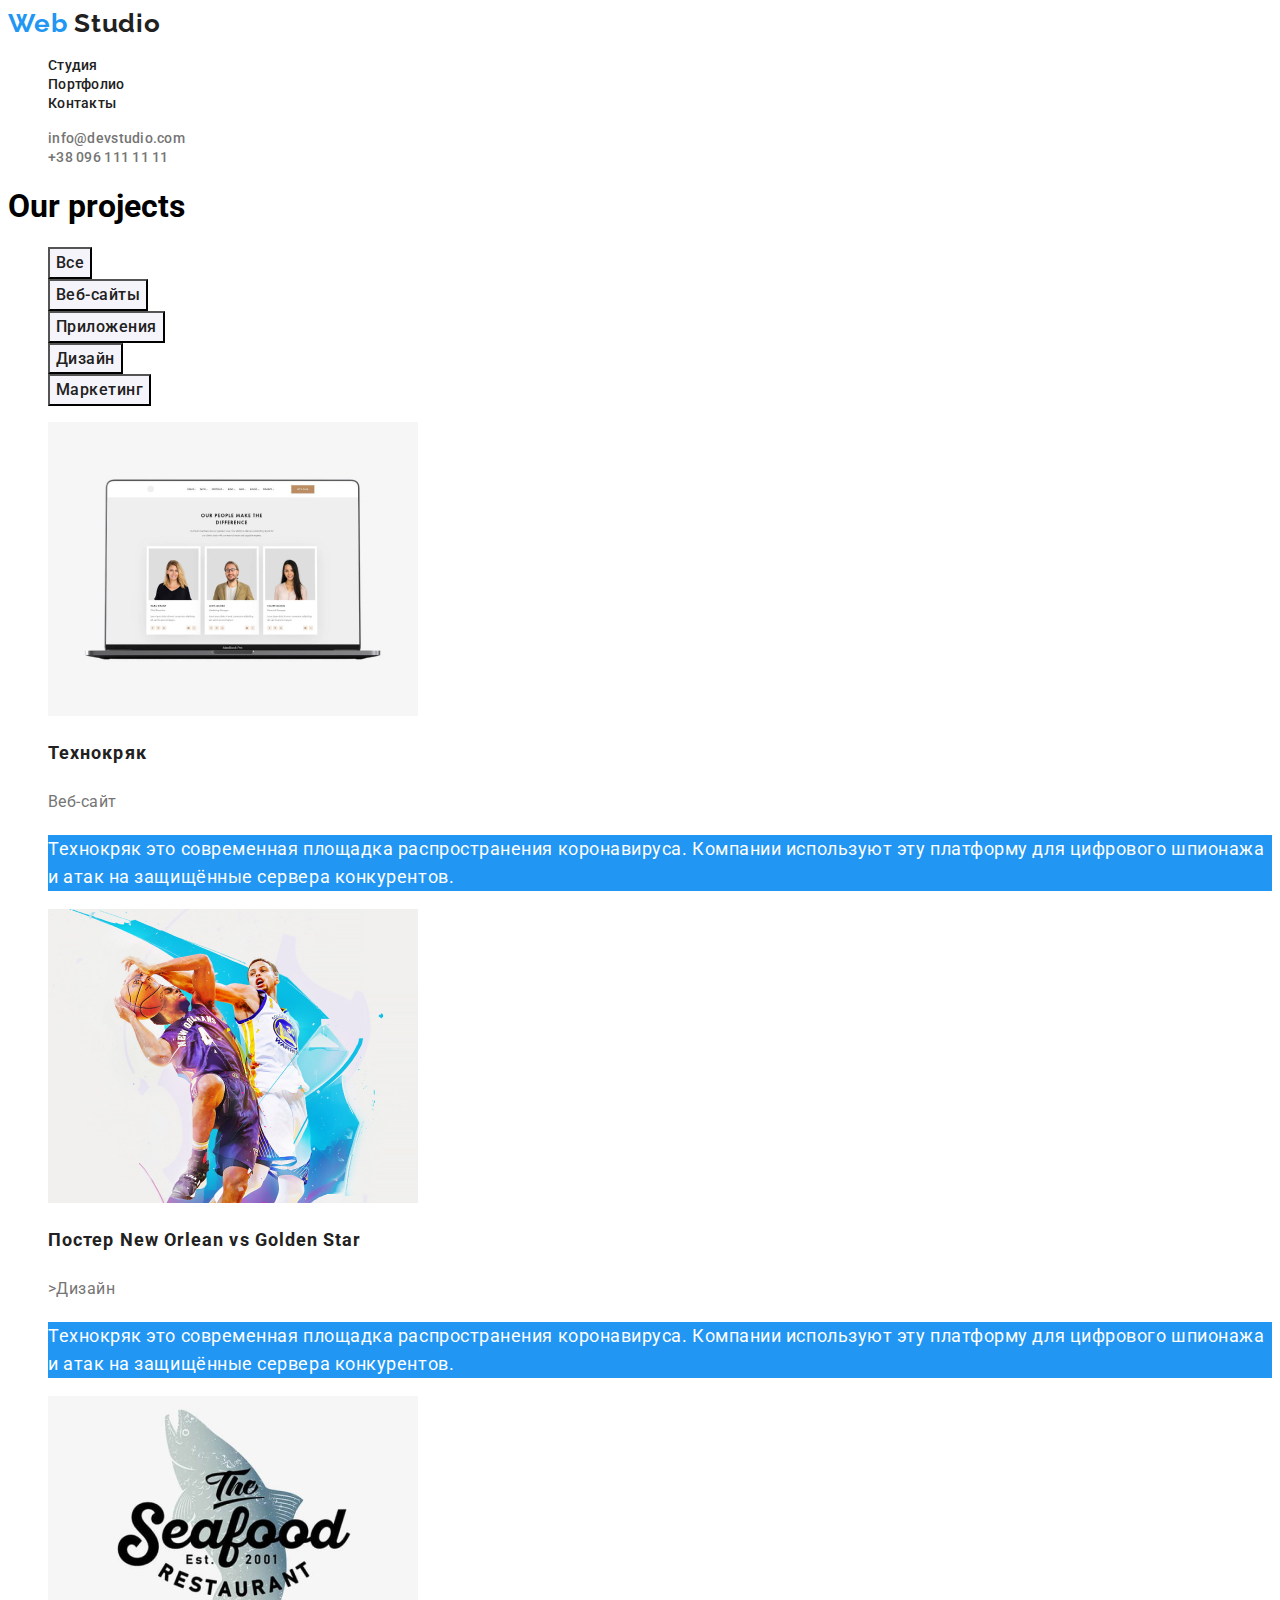
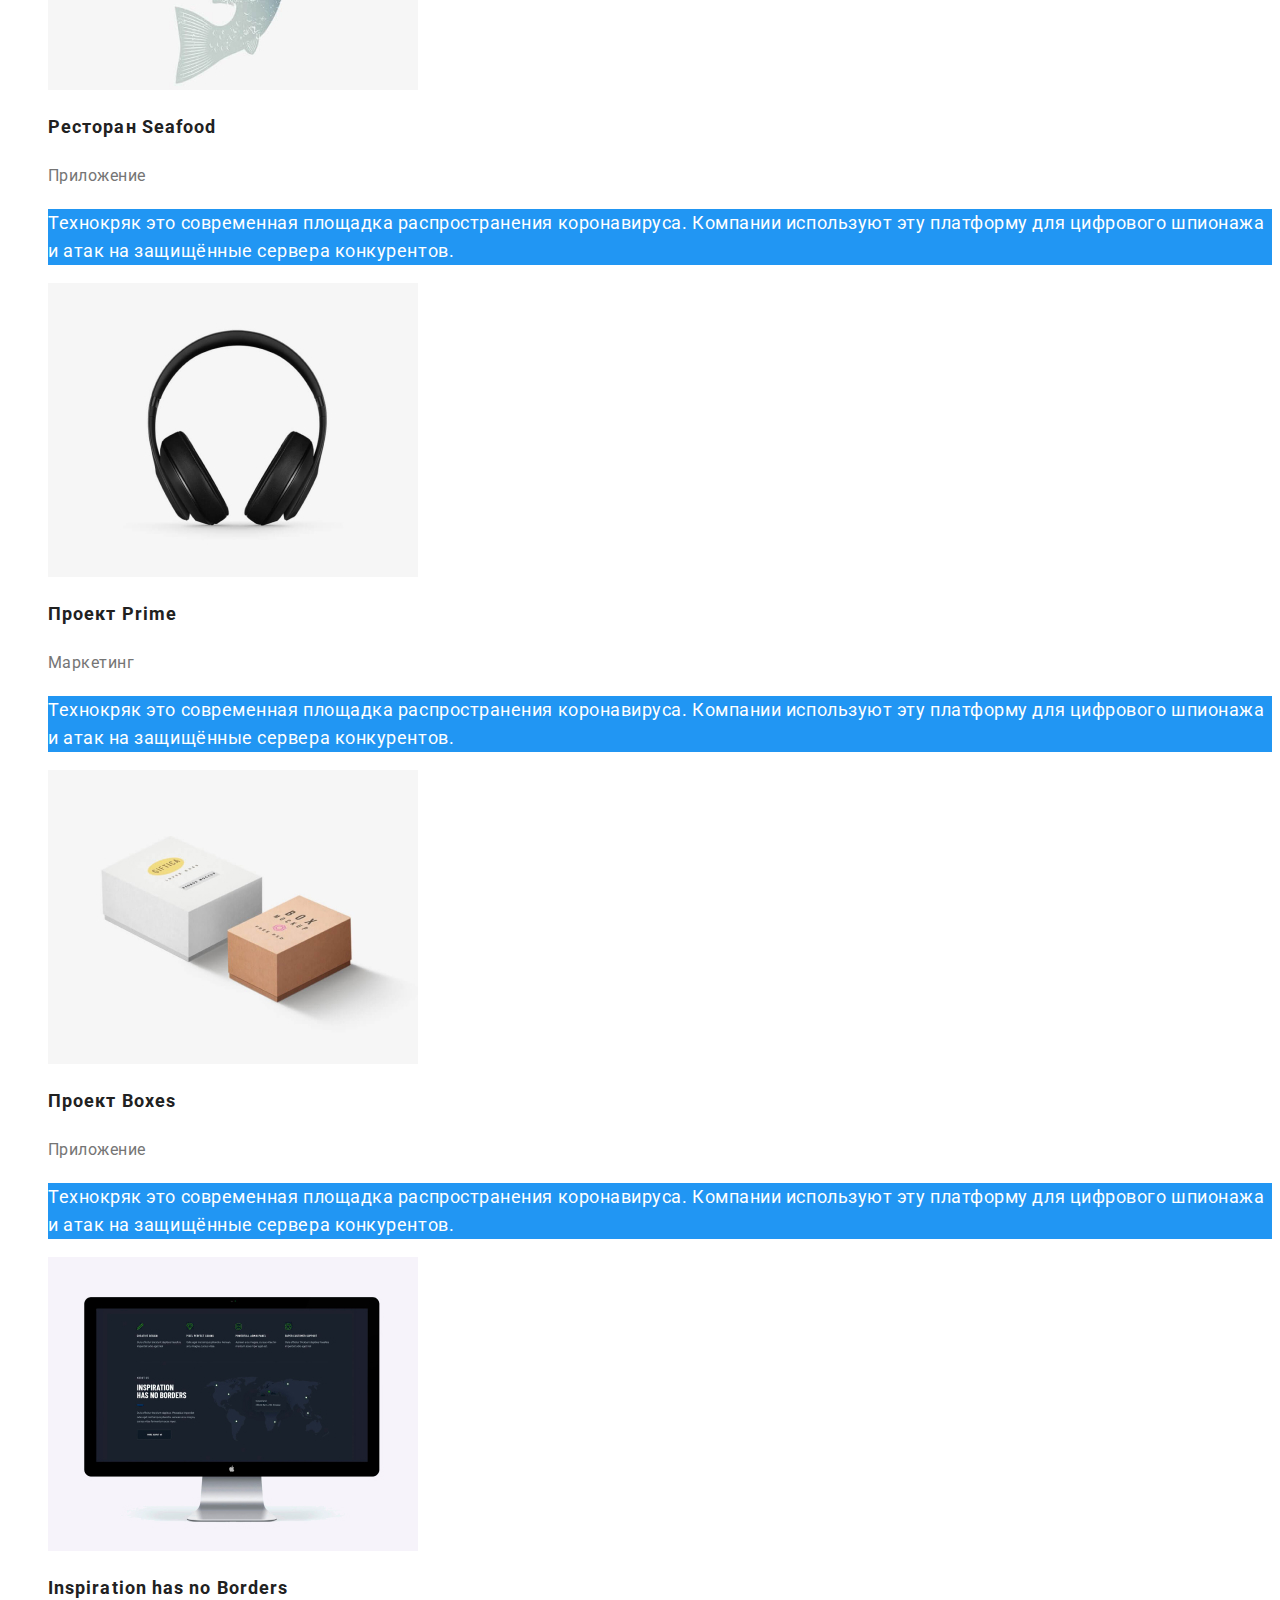
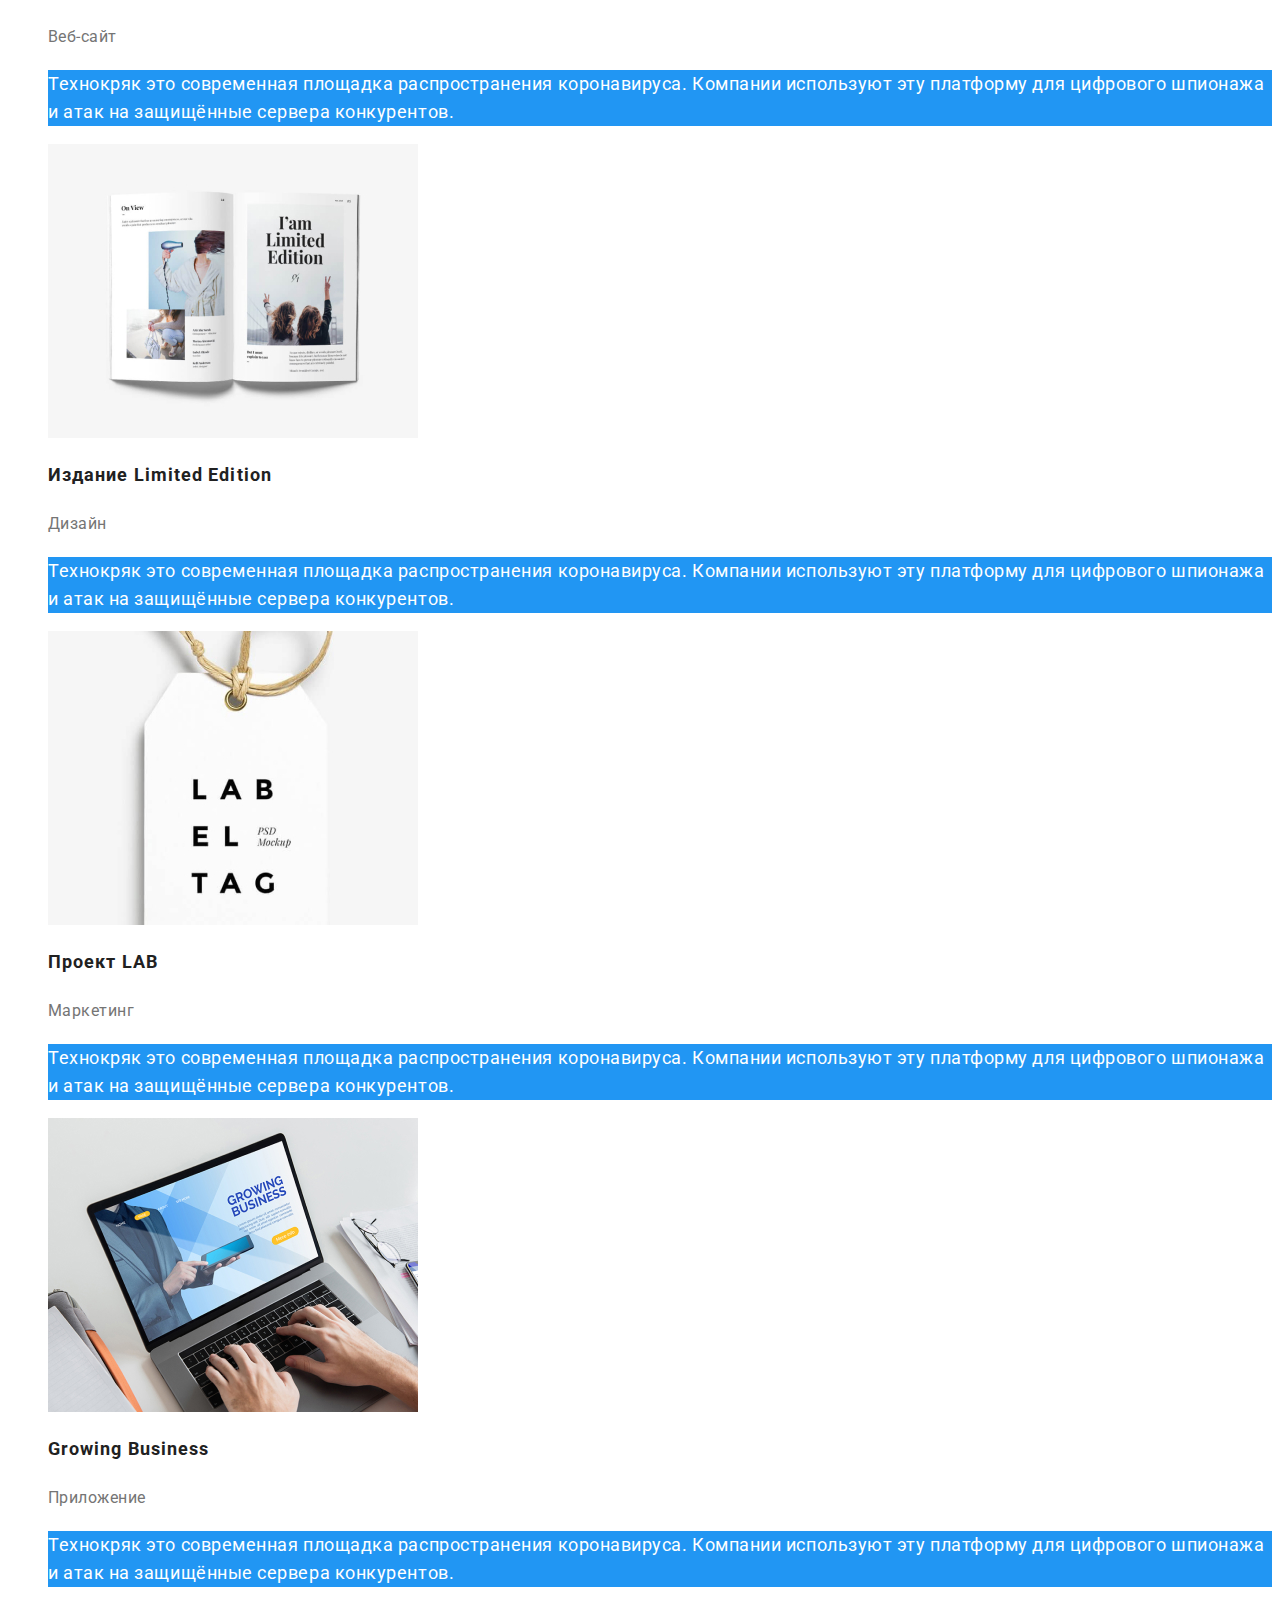
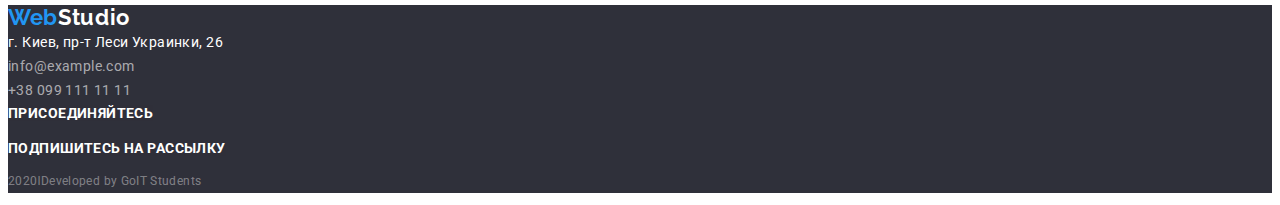
==== portfolio.html @ 303e5a16 "first commit" ====
<!DOCTYPE html>
<html lang="ru">
  <head>
    <meta charset="UTF-8" />
    <meta name="viewport" content="width=device-width, initial-scale=1.0" />
    <title lang="en">Portfolio</title>
    <link rel="stylesheet" href="./css/styles.css" />
<link href="https://fonts.googleapis.com/css2?family=Raleway:wght@700&family=Roboto:wght@400;500;700;900&display=swap"
    rel="stylesheet">

  <body>
    <!--Page header with navigation-->
<header>
    <nav>
        <!--Company logo as a link to main page-->
        <a class="logo" lang="en" href="./index.html">
            <span class="logo-part1"> Web</span> Studio
        </a>

        <!--Navigation to other pages of web-site-->
        <ul class="main-navigation">
            <li><a class="navigation-item" href="./index.html">Студия</a></li>
            <li>
                <a class="navigation-item" href="./portfolio.html">Портфолио</a>
            </li>
            <li>
                <a class="navigation-item" href="#">Контакты</a>
            </li>
        </ul>
    </nav>

    <!--Mailto and callto links of the header-->
    <ul class="contact-links">
        <li>
            <a class="contact-link-item" href="mailto:info@devstudio.com">
                <span>info@devstudio.com</span>
            </a>
        </li>
        <li>
            <a class="contact-link-item" href="tel:+380961111111">
                <span>+38 096 111 11 11</span>
            </a>
        </li>
    </ul>
</header>
    <main>
      <!--Portfolio section-->
      <section>
        <h1>Our projects</h1>

        <!--Filter buttons-->
        <ul>
          <li><button class="hover button" type="button">Все</button></li>
          <li><button class="hover button" type="button">Веб-сайты</button></li>
          <li><button class="hover button" type="button">Приложения</button></li>
          <li><button class="hover button" type="button">Дизайн</button></li>
          <li><button class="hover button" type="button">Маркетинг</button></li>
        </ul>

        <!--List of the projects-->

        <ul class="projects-list">
          <li>
            <a class="hover" href="#">
              <img src="./images/portfolio/techno.jpg" alt="Фото команды" />
              <h2>Технокряк</h2>
              <p class="project-type hover">Веб-сайт</p>
              <p class="project-description">
                Технокряк это современная площадка распространения коронавируса.
                Компании используют эту платформу для цифрового шпионажа и атак
                на защищённые сервера конкурентов.
              </p>
            </a>
          </li>
          <li>
            <a class="hover" href="#">
              <img
                src="./images/portfolio/neworlean.jpg"
                alt="Постер New Orlean vs. Golden Star"
              />
              <h2>Постер <span lang="en">New Orlean vs Golden Star</span></h2>
              <p class="project-type hover">>Дизайн</p>
              <p class="project-description">
                Технокряк это современная площадка распространения коронавируса.
                Компании используют эту платформу для цифрового шпионажа и атак
                на защищённые сервера конкурентов.
              </p>
            </a>
          </li>
          <li>
            <a class="hover" href="#">
              <img
                src="./images/portfolio/seafood.jpg"
                alt="Логотип ресторана"
              />
              <h2>Ресторан <span lang="en">Seafood</span></h2>
              <p class="project-type hover">Приложение</p>
              <p class="project-description">
                Технокряк это современная площадка распространения коронавируса.
                Компании используют эту платформу для цифрового шпионажа и атак
                на защищённые сервера конкурентов.
              </p>
            </a>
          </li>
          <li>
            <a class="hover" href="#">
              <img
                src="./images/portfolio/prime.jpg"
                alt="Изображение наушников"
              />
              <h2>Проект <span lang="en">Prime</span></h2>
              <p class="project-type hover">Маркетинг</p>
              <p class="project-description">
                Технокряк это современная площадка распространения коронавируса.
                Компании используют эту платформу для цифрового шпионажа и атак
                на защищённые сервера конкурентов.
              </p>
            </a>
          </li>
          <li>
            <a class="hover" href="#">
              <img
                src="./images/portfolio/boxes.jpg"
                alt="Изображение коробок"
              />
              <h2>Проект <span lang="en">Boxes</span></h2>
              <p class="project-type hover">Приложение</p>
              <p class="project-description">
                Технокряк это современная площадка распространения коронавируса.
                Компании используют эту платформу для цифрового шпионажа и атак
                на защищённые сервера конкурентов.
              </p>
            </a>
          </li>
          <li>
            <a class="hover" href="#">
              <img
                src="./images/portfolio/inspiration.jpg"
                alt="Изображение монитора"
              />
              <h2 lang="en">Inspiration has no Borders</h2>
              <p class="project-type hover">Веб-сайт</p>
              <p class="project-description">
                Технокряк это современная площадка распространения коронавируса.
                Компании используют эту платформу для цифрового шпионажа и атак
                на защищённые сервера конкурентов.
              </p>
            </a>
          </li>
          <li>
            <a class="hover" href="#">
              <img
                src="./images/portfolio/limited.jpg"
                alt="Изображение журнала"
              />
              <h2>Издание <span lang="en">Limited Edition</span></h2>
              <p class="project-type hover">Дизайн</p>
              <p class="project-description">
                Технокряк это современная площадка распространения коронавируса.
                Компании используют эту платформу для цифрового шпионажа и атак
                на защищённые сервера конкурентов.
              </p>
            </a>
          </li>
          <li>
            <a class="hover" href="#">
              <img src="./images/portfolio/lab.jpg" alt="Изображение бирки" />
              <h2>Проект <span lang="en">LAB</span></h2>
              <p class="project-type hover">Маркетинг</p>
              <p class="project-description">
                Технокряк это современная площадка распространения коронавируса.
                Компании используют эту платформу для цифрового шпионажа и атак
                на защищённые сервера конкурентов.
              </p>
            </a>
          </li>
          <li>
            <a class="hover" href="#">
              <img
                src="./images/portfolio/growing.jpg"
                alt="Человек за компьютером"
              />
              <h2 lang="en">Growing Business</h2>
              <p class="project-type hover">Приложение</p>
              <p class="project-description">
                Технокряк это современная площадка распространения коронавируса.
                Компании используют эту платформу для цифрового шпионажа и атак
                на защищённые сервера конкурентов.
              </p>
            </a>
          </li>
        </ul>
      </section>

      <!---->
    </main>
    <!--Footer-->
    <footer class="footer">
        <div class="Contacts">
            <a class="logo footer-logo" href="./index.html"><span class="logo-part1">Web</span>Studio</a>
            <address class="adress">
                <span>г. Киев, пр-т Леси Украинки, 26</span><br />
                info@example.com<br />
                +38 099 111 11 11
            </address>
        </div>
    
        <div class="social-media-links">
            <b  class="title-white">присоединяйтесь</b>
    
            <ul>
                <li>
                    <a class="hover" href="https://www.instagram.com/" aria-label="Ссылка Инстаграм">
                    </a>
                </li>
                <li>
                    <a class="hover" href="https://twitter.com" aria-label="Сыылка Твиттер">
                    </a>
                </li>
                <li>
                    <a class="hover" href="https://www.facebook.com/" aria-label="Ссылка Фейсбук">
                    </a>
                </li>
                <li>
                    <a class="hover" href="https://www.linkedin.com/" aria-label="Ссылка Линкедин">
                    </a>
                </li>
            </ul>
        </div>
    
        <div class="subscribe">
            <b  class="title-white">Подпишитесь на рассылку</b>
        </div>
        <p class="copyright">2020&#448;Developed by GoIT Students</p>
    </footer>
  </body>
</html>
---- css/styles.css ----
html {
  box-sizing: border-box;
}

*,
*::before,
*::after {
  box-sizing: inherit;
}

:root {
  --primary-text-color: #757575;
  --title-nav-color: #212121;
  --primary-white-color: #ffffff;
  --primary-black-color: #000000;
  --footer-adress-color: rgba(255, 255, 255, 0.6);
  --focus-color: #2196f3;
}

/* General styles */

body {
  font-weight: 400;
  font-family: Roboto, sans-serif;
}

ul {
  list-style-type: none;
}

a {
  text-decoration: none;
}

h2,
h3 {
  font-weight: 700;
  font-family: Roboto, sans-serif;
  color: var(--title-nav-color);
}

p {
  color: var(--primary-text-color);
}

/* Header styles */

.logo {
  font-family: Raleway, sans-serif;
  font-weight: 700;
  font-size: 26px;
  line-height: 1.19;
  letter-spacing: 0.03em;
  color: var(--title-nav-color);
}

.logo-part1 {
  color: var(--focus-color);
}

.main-navigation .navigation-item {
  font-family: Roboto, sans-serif;
  font-weight: 500;
  font-size: 14px;
  line-height: 1.14;
  letter-spacing: 0.02em;
  color: var(--title-nav-color);
}

.contact-links a {
  font-family: Roboto;
  font-weight: 500;
  font-size: 14px;
  line-height: 1.14;
  letter-spacing: 0.02em;
  color: var(--primary-text-color);
}

.navigation-item:hover,
.contact-link-item:hover,
.hover:hover,
.navigation-item:focus,
.contact-link-item:focus,
.hover:focus {
  color: var(--focus-color);
}

/* Кнопка героя */

.order-service-link {
  font-family: Roboto;
  font-weight: bold;
  font-size: 16px;
  line-height: 1.87;
  letter-spacing: 0.06em;
  background-color: var(--focus-color);
  color: var(--primary-white-color);
}

.order-service h1 {
  font-weight: 900;
  font-size: 44px;
  line-height: 1.36;
  letter-spacing: 0.06em;
  text-transform: uppercase;
  color: var(--primary-white-color);
  /* Сделала фон только для видимости текста */
  background-color: var(--focus-color);
}

/* Our advantages section */

.advantages h3 {
  font-size: 14px;
  line-height: 1.14;
  letter-spacing: 0.03em;
  text-transform: uppercase;
}

.advantages p {
  font-size: 14px;
  line-height: 1.71;
  letter-spacing: 0.03em;
}

/* Scope of business section */

.scope-of-business h2,
.our-team h2,
.our-clients h2 {
  font-size: 36px;
  line-height: 1.16;
  letter-spacing: 0.03em;
}

.title-white {
  font-weight: 700;
  font-size: 14px;
  line-height: 1.14;
  letter-spacing: 0.03em;
  text-transform: uppercase;
  color: var(--primary-white-color);
  background: rgba(47, 48, 58, 0.8);
}

/* Our team section */

.our-team h3,
.our-team p {
  font-weight: 500;
  font-size: 16px;
  line-height: 1.18;
  letter-spacing: 0.03em;
}

.our-team p {
  font-weight: 400;
}

/* Footer */

.footer {
  background: #2f303a;
}

.footer-logo {
  font-size: 22px;
  line-height: 1.18;
  color: var(--primary-white-color);
}

.adress {
  font-style: normal;
  font-size: 14px;
  line-height: 1.71;
  letter-spacing: 0.03em;
  color: rgba(255, 255, 255, 0.6);
  background: none;
}

.adress span {
  font-size: 14px;
  line-height: 1.71;
  letter-spacing: 0.03em;
  color: var(--primary-white-color);
}

.copyright {
  font-size: 12px;
  line-height: 2;
  letter-spacing: 0.03em;
  color: rgba(255, 255, 255, 0.4);
}

/* Portfolio specific page styles */

/* Buttons */

.button {
  font-family: Roboto, sans-serif;
  font-weight: 500;
  font-size: 16px;
  line-height: 1.62;
  letter-spacing: 0.03em;
  color: var(--title-nav-color);
  background-color: #f5f4fa;
}

/* List of the projects */

.projects-list h2 {
  font-size: 18px;
  line-height: 2;
  letter-spacing: 0.06em;
}

.project-type.hover {
  font-size: 16px;
  line-height: 1.87;
  letter-spacing: 0.03em;
  color: var(--primary-text-color);
}

/* Temporary styl of project description for visibility */

.project-description {
  font-size: 18px;
  line-height: 1.56;
  letter-spacing: 0.03em;
  color: var(--primary-white-color);
  background-color: var(--focus-color);
}
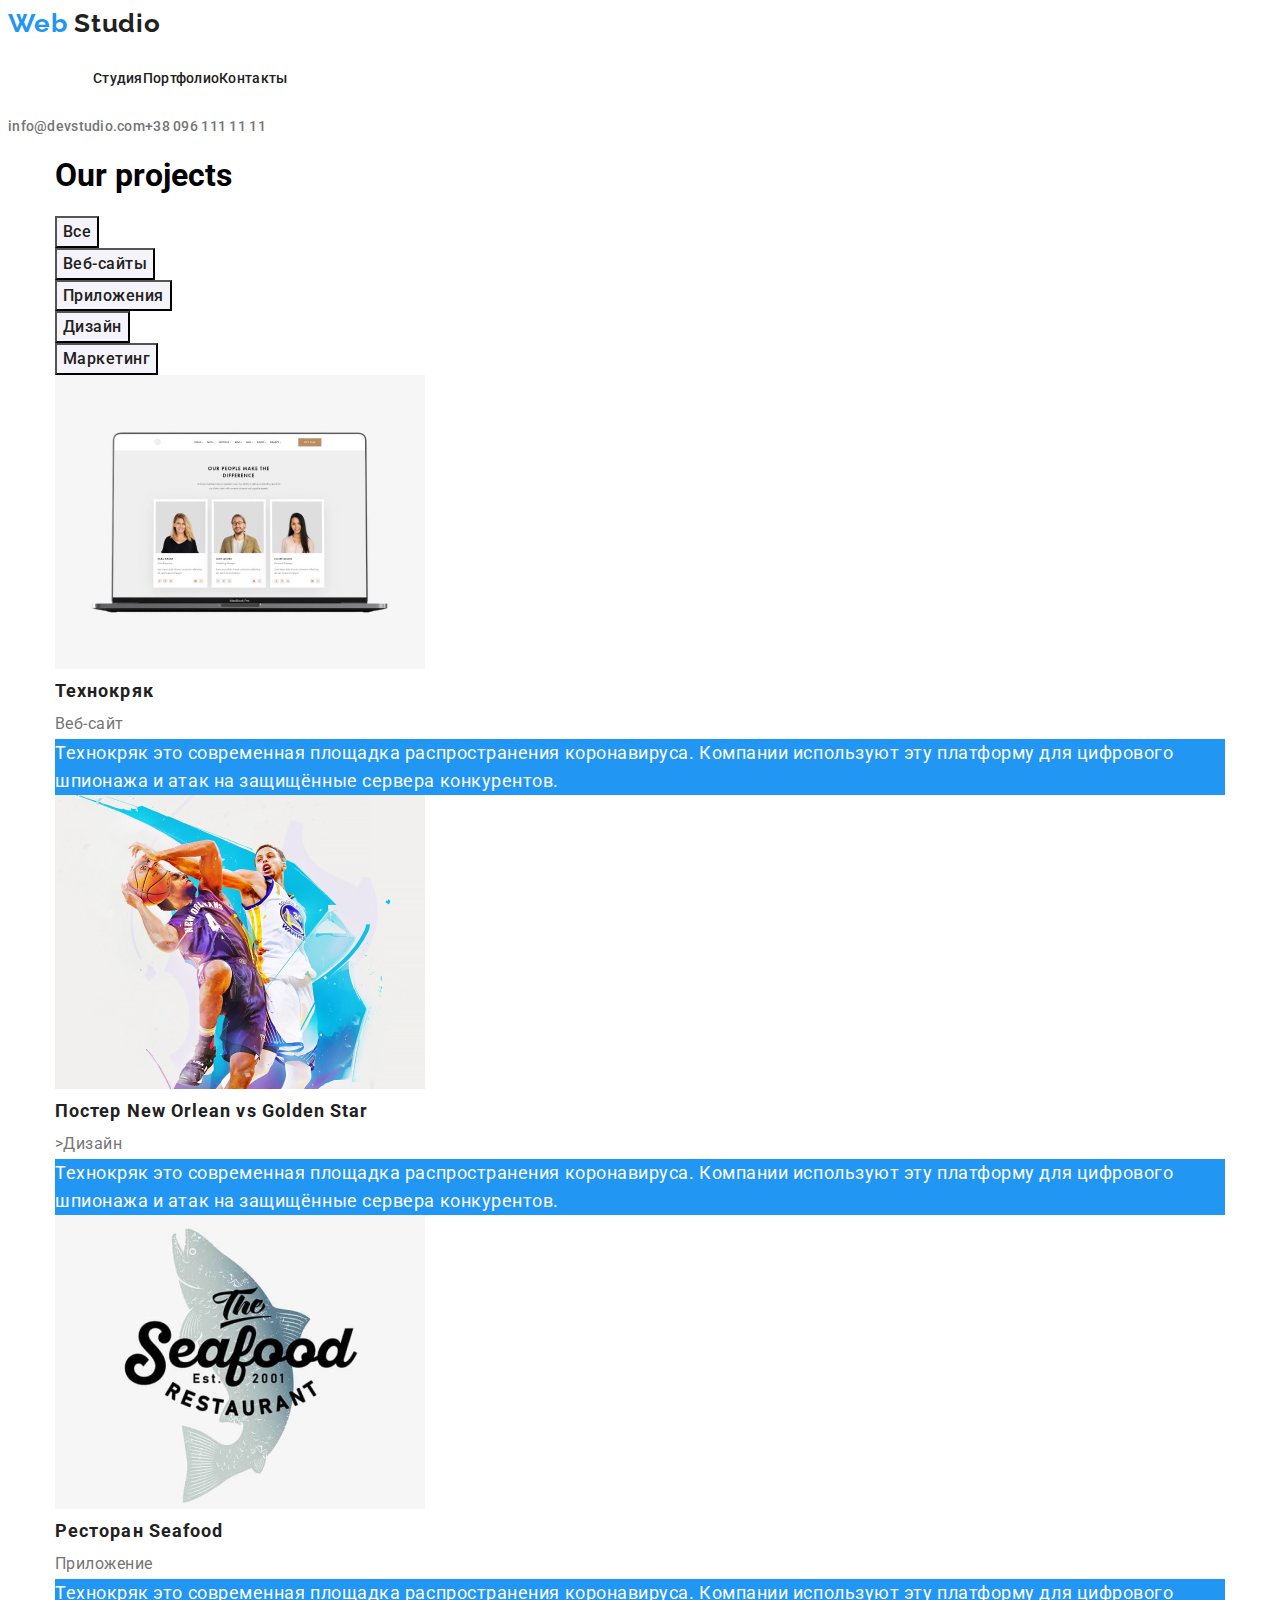
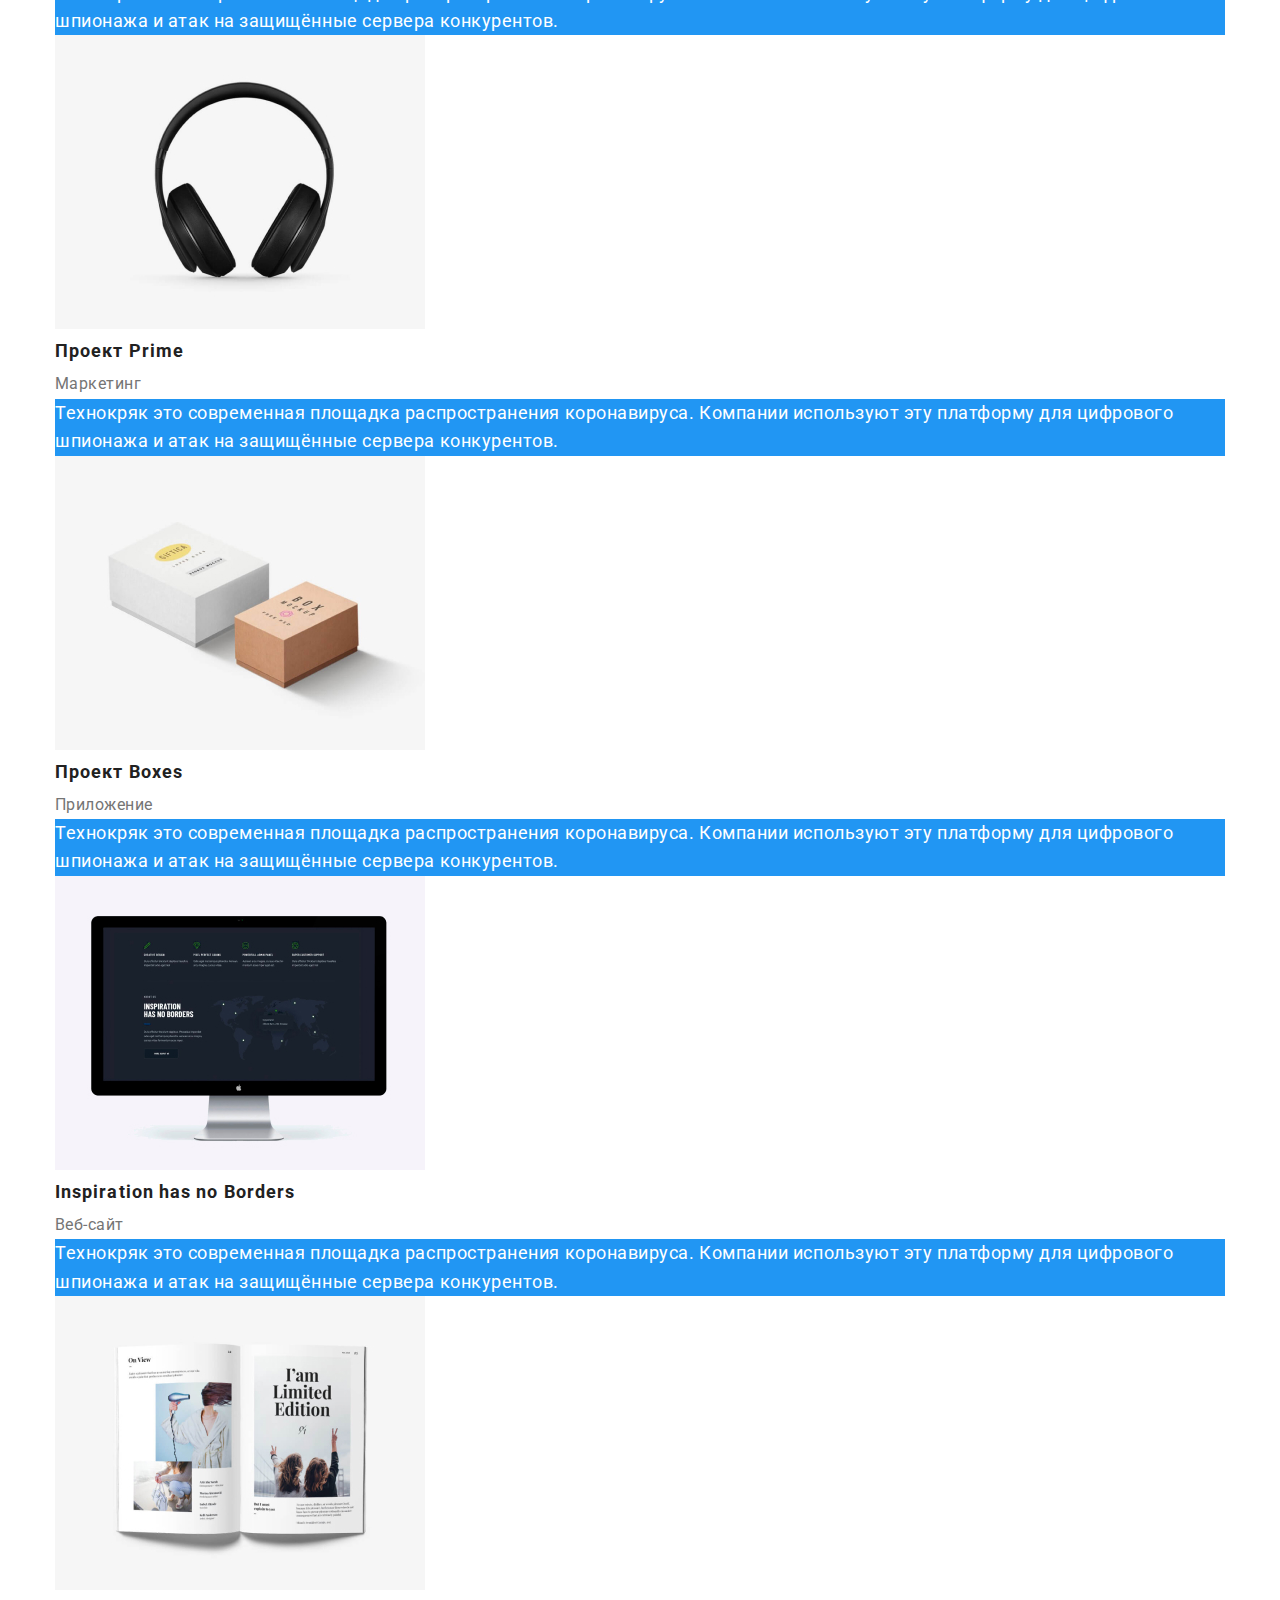
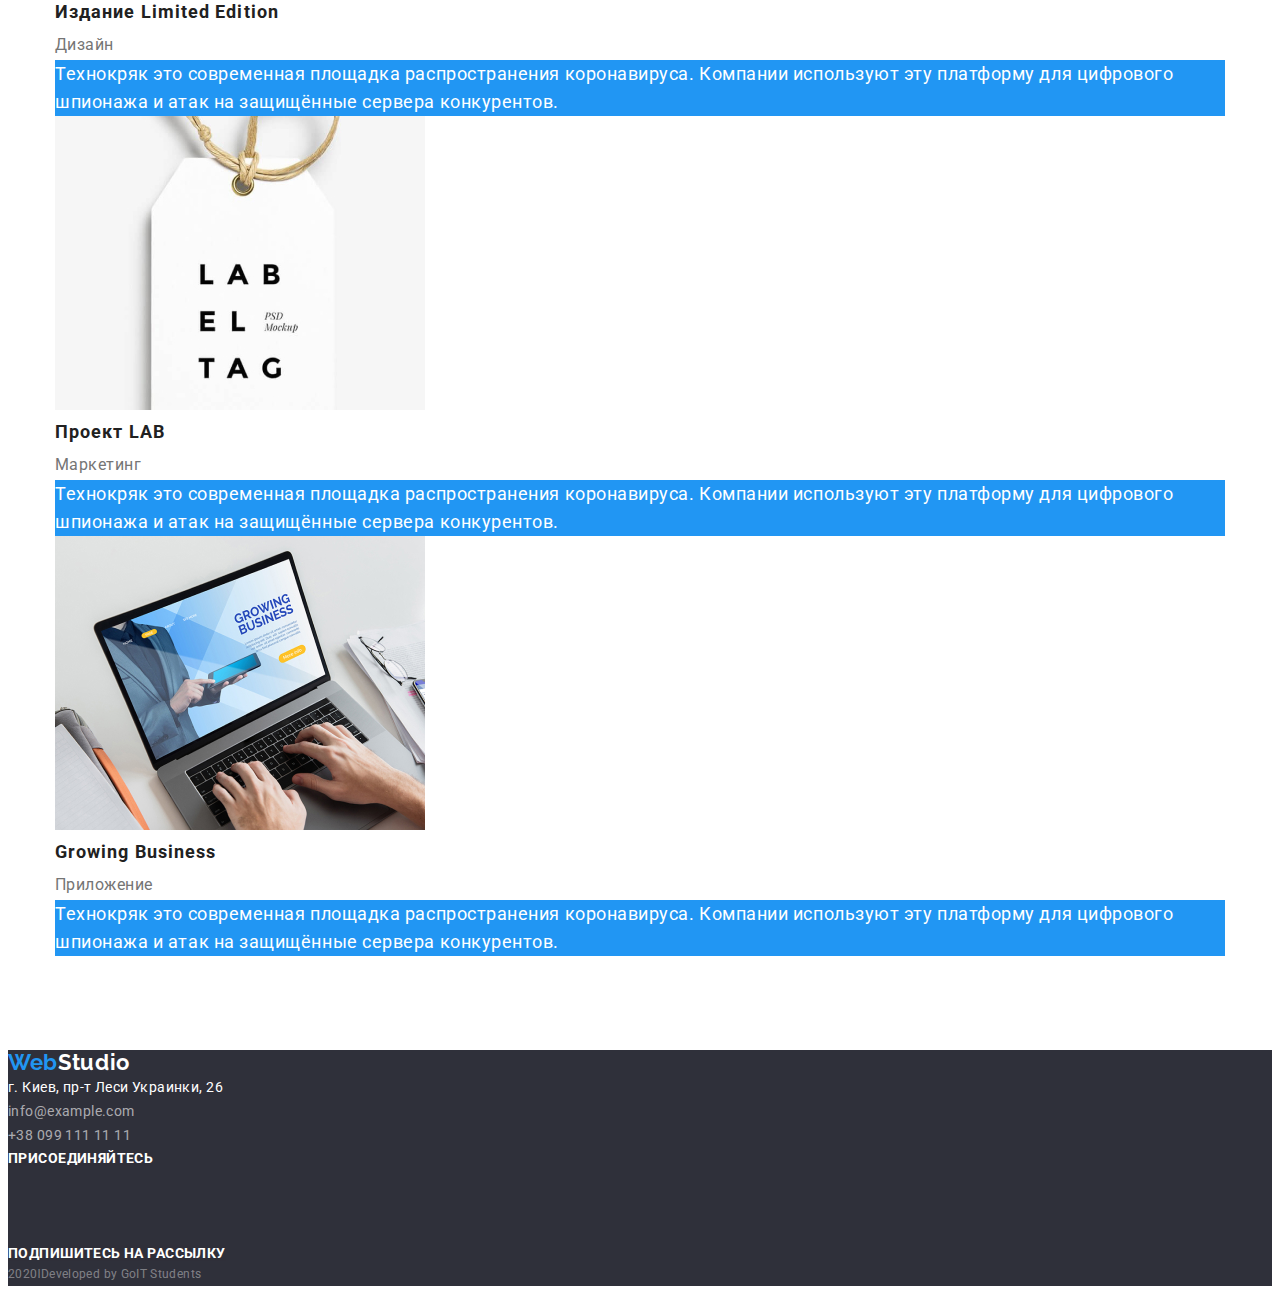
==== commit eb5414e4: "studio without footer" ====
--- a/portfolio.html
+++ b/portfolio.html
@@ -46,19 +46,22 @@
     <main>
       <!--Portfolio section-->
       <section>
+        <div class="container">
         <h1>Our projects</h1>
 
         <!--Filter buttons-->
         <ul>
           <li><button class="hover button" type="button">Все</button></li>
           <li><button class="hover button" type="button">Веб-сайты</button></li>
-          <li><button class="hover button" type="button">Приложения</button></li>
+          <li><button class="hover button" type=
+            "button">Приложения</button></li>
           <li><button class="hover button" type="button">Дизайн</button></li>
           <li><button class="hover button" type="button">Маркетинг</button></li>
         </ul>
-
+        </div>
         <!--List of the projects-->
 
+     <div class="container">
         <ul class="projects-list">
           <li>
             <a class="hover" href="#">
@@ -190,6 +193,7 @@
             </a>
           </li>
         </ul>
+     </div>
       </section>
 
       <!---->
--- a/css/styles.css
+++ b/css/styles.css
@@ -26,14 +26,20 @@
 
 ul {
   list-style-type: none;
+  margin: 0;
+  padding: 0;
 }
 
 a {
+  display: inline-block;
   text-decoration: none;
+  margin: 0;
 }
 
 h2,
 h3 {
+  display: block;
+  margin: 0;
   font-weight: 700;
   font-family: Roboto, sans-serif;
   color: var(--title-nav-color);
@@ -41,9 +47,32 @@
 
 p {
   color: var(--primary-text-color);
+  margin: 0;
 }
 
 /* Header styles */
+
+.container {
+  width: 1200px;
+  padding-left: 15px;
+  padding-right: 15px;
+  margin-right: auto;
+  margin-left: auto;
+}
+
+.navigation {
+  display: flex;
+  align-items: center;
+}
+
+.main-navigation {
+  display: flex;
+  margin-left: 85px;
+}
+
+.main-navigation .item:not(:last-child) {
+  margin-right: 50px;
+}
 
 .logo {
   font-family: Raleway, sans-serif;
@@ -58,7 +87,10 @@
   color: var(--focus-color);
 }
 
-.main-navigation .navigation-item {
+.navigation-item {
+  display: block;
+  padding-top: 32px;
+  padding-bottom: 32px;
   font-family: Roboto, sans-serif;
   font-weight: 500;
   font-size: 14px;
@@ -67,7 +99,17 @@
   color: var(--title-nav-color);
 }
 
-.contact-links a {
+.contact-links {
+  display: flex;
+  margin-left: auto;
+}
+
+.contact-links .item + .item {
+  margin-left: 30px;
+}
+
+.contact-link-item {
+  display: block;
   font-family: Roboto;
   font-weight: 500;
   font-size: 14px;
@@ -87,7 +129,16 @@
 
 /* Кнопка героя */
 
+.order-service {
+  text-align: center;
+}
+
 .order-service-link {
+  border-radius: 4px;
+  box-shadow: 0px 4px 4px rgba(0, 0, 0, 0.15);
+  min-width: 200px;
+  margin-top: 30px;
+  padding: 10px 32px;
   font-family: Roboto;
   font-weight: bold;
   font-size: 16px;
@@ -98,6 +149,7 @@
 }
 
 .order-service h1 {
+  margin: 0;
   font-weight: 900;
   font-size: 44px;
   line-height: 1.36;
@@ -105,12 +157,33 @@
   text-transform: uppercase;
   color: var(--primary-white-color);
   /* Сделала фон только для видимости текста */
-  background-color: var(--focus-color);
+  background-color: grey;
 }
 
 /* Our advantages section */
 
+.advantages,
+.scope-of-business,
+.our-team,
+.our-clients,
+.footer {
+  margin-top: 94px;
+}
+
+.advantages-list {
+  display: flex;
+}
+
+.advantages-list .item {
+  width: calc((100%-90px) / 4);
+}
+
+.advantages-list .item:not(:last-child) {
+  margin-right: 30px;
+}
+
 .advantages h3 {
+  margin-top: 30px;
   font-size: 14px;
   line-height: 1.14;
   letter-spacing: 0.03em;
@@ -118,6 +191,7 @@
 }
 
 .advantages p {
+  margin-top: 10px;
   font-size: 14px;
   line-height: 1.71;
   letter-spacing: 0.03em;
@@ -131,6 +205,23 @@
   font-size: 36px;
   line-height: 1.16;
   letter-spacing: 0.03em;
+  margin-bottom: 50px;
+}
+
+.activities {
+  display: flex;
+}
+
+.activities .item {
+  width: calc((100%-60px) / 3);
+}
+
+.activities .item:not(:last-child) {
+  margin-right: 30px;
+}
+
+.activities img {
+  display: block;
 }
 
 .title-white {
@@ -144,6 +235,44 @@
 }
 
 /* Our team section */
+
+.our-team {
+  background: #f5f4fa;
+  text-align: center;
+  padding: 94px 215px;
+}
+
+.our-team-list {
+  display: flex;
+  align-items: center;
+}
+
+.team-member {
+  width: calc((100%-90px) / 4);
+  padding-bottom: 35px;
+  margin-right: 30px;
+  background-color: #ffffff;
+  box-shadow: 0px 2px 1px rgba(0, 0, 0, 0.2), 0px 1px 1px rgba(0, 0, 0, 0.14),
+    0px 1px 3px rgba(0, 0, 0, 0.12);
+}
+
+.team-member:nth-child(4n) {
+  margin-right: 0px;
+}
+
+.our-team img {
+  display: inline-block;
+  margin-bottom: 30px;
+}
+
+.our-team h3 {
+  margin-bottom: 10px;
+}
+
+.our-team p {
+  display: inline-block;
+  margin-bottom: 16px;
+}
 
 .our-team h3,
 .our-team p {
@@ -157,10 +286,46 @@
   font-weight: 400;
 }
 
+.social-links {
+  display: flex;
+  justify-content: center;
+  font-size: 10px;
+}
+
+.social-links .item:not(:last-child) {
+  margin-right: 10px;
+}
+
+/* our clients section */
+
+.our-clients {
+  text-align: center;
+}
+
+.our-clients h2 {
+  margin-bottom: 50px;
+}
+
+.clients-list {
+  display: flex;
+  justify-content: center;
+}
+.clients-list .item {
+  margin-right: 30px;
+}
+
+.clients-list .item:nth-child(6n) {
+  margin-right: 0px;
+}
 /* Footer */
 
 .footer {
   background: #2f303a;
+}
+
+.footer .container {
+  padding-top: 45px;
+  padding-bottom: 21px;
 }
 
 .footer-logo {
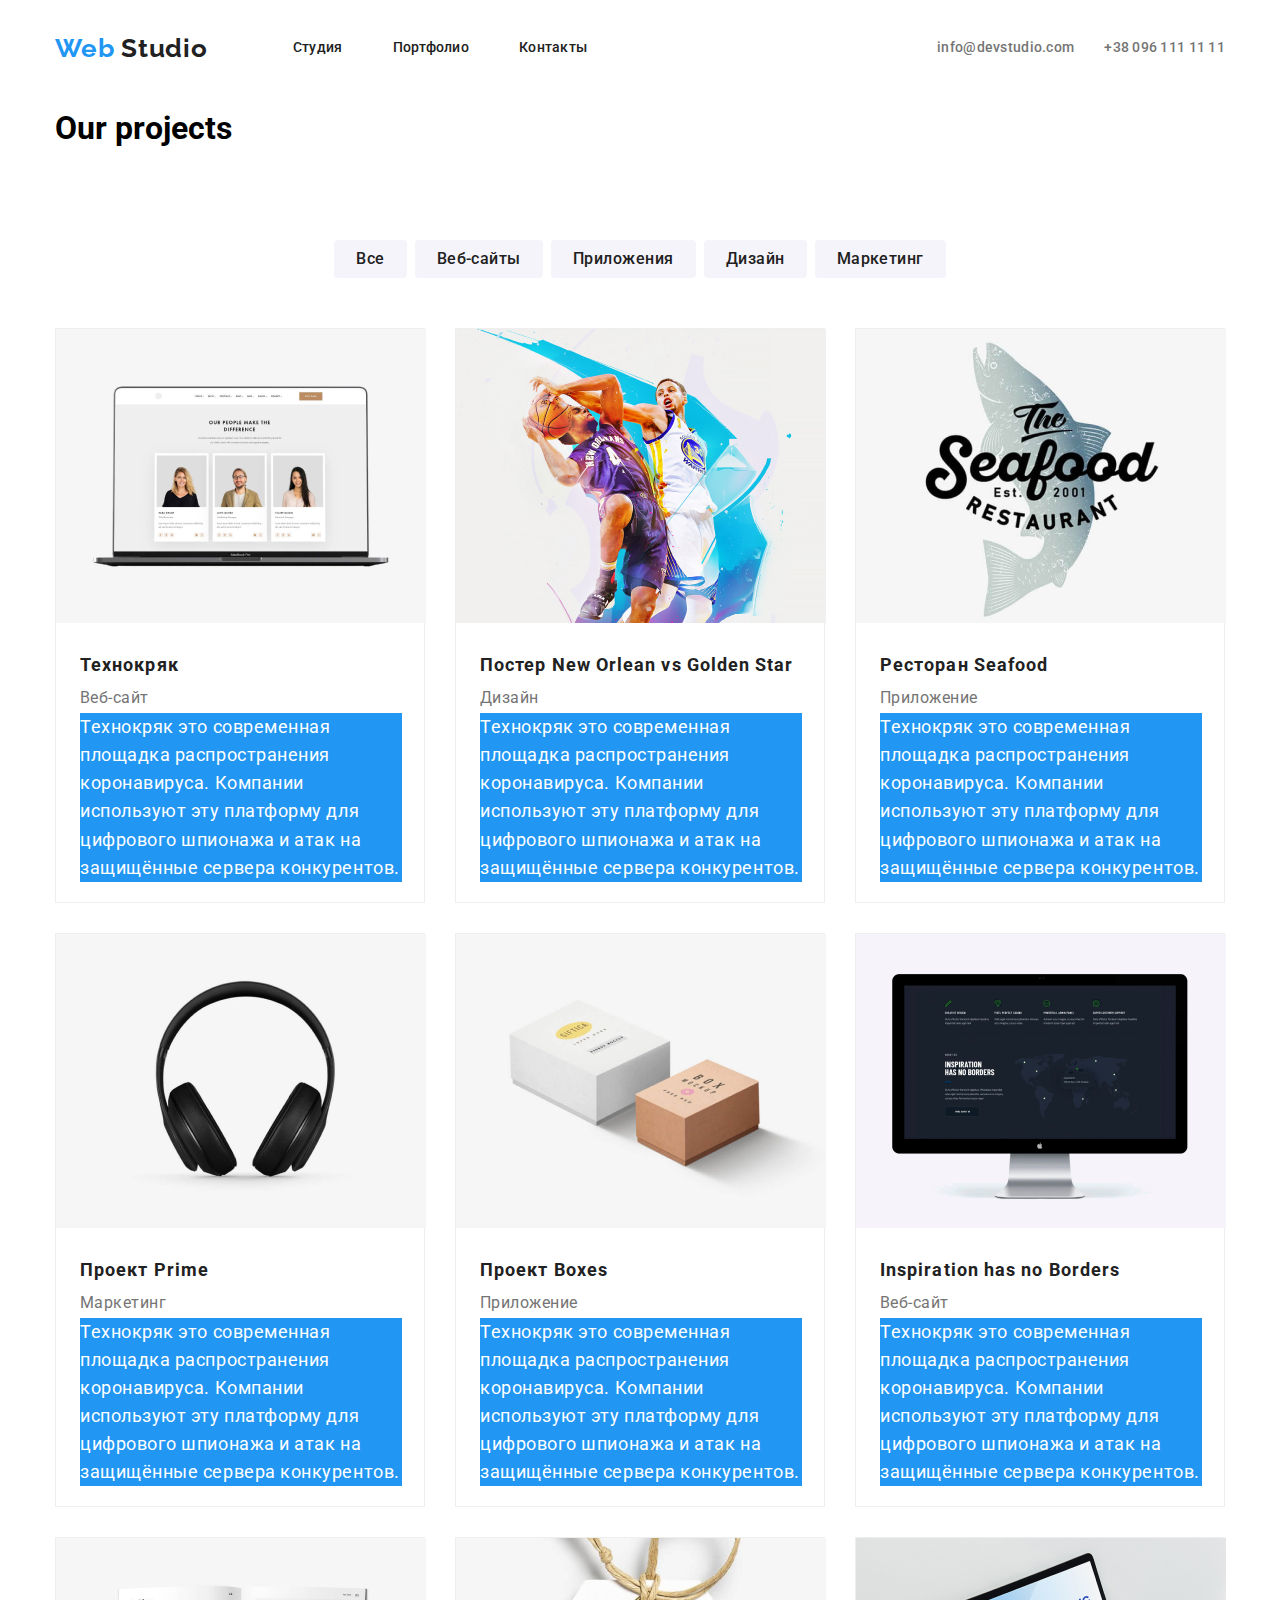
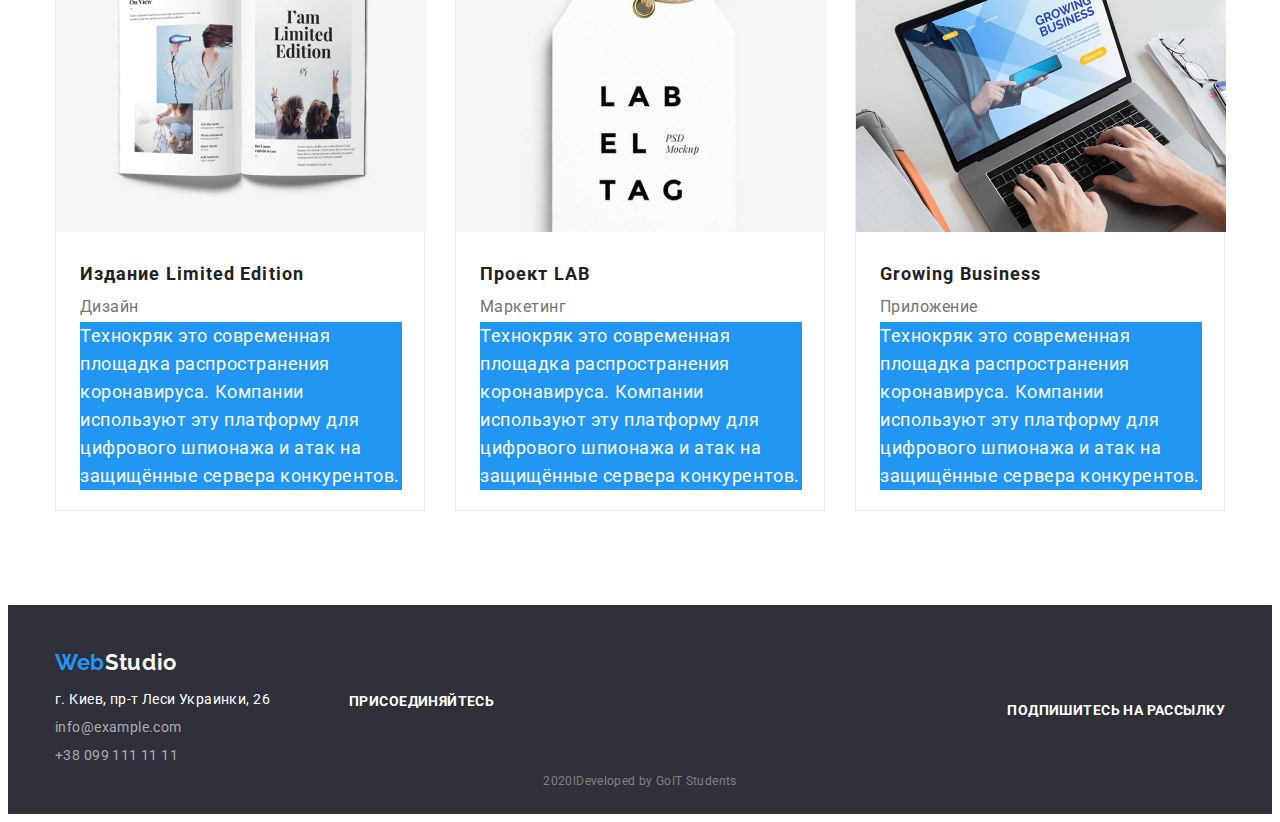
==== commit 29534ddb: "HW3 1st revision" ====
--- a/portfolio.html
+++ b/portfolio.html
@@ -11,37 +11,41 @@
   <body>
     <!--Page header with navigation-->
 <header>
+  <div class="container navigation">
+    <!--Company logo as a link to main page-->
+    <a class="logo" lang="en" href="./index.html">
+      <span class="logo-part1"> Web</span> Studio
+    </a>
+
+    <!--Navigation to other pages of web-site-->
     <nav>
-        <!--Company logo as a link to main page-->
-        <a class="logo" lang="en" href="./index.html">
-            <span class="logo-part1"> Web</span> Studio
-        </a>
-
-        <!--Navigation to other pages of web-site-->
-        <ul class="main-navigation">
-            <li><a class="navigation-item" href="./index.html">Студия</a></li>
-            <li>
-                <a class="navigation-item" href="./portfolio.html">Портфолио</a>
-            </li>
-            <li>
-                <a class="navigation-item" href="#">Контакты</a>
-            </li>
-        </ul>
+      <ul class="main-navigation">
+        <li class="item">
+          <a class="navigation-item" href="./index.html">Студия</a>
+        </li>
+        <li class="item">
+          <a class="navigation-item" href="./portfolio.html">Портфолио</a>
+        </li>
+        <li class="item">
+          <a class="navigation-item" href="#">Контакты</a>
+        </li>
+      </ul>
     </nav>
 
     <!--Mailto and callto links of the header-->
     <ul class="contact-links">
-        <li>
-            <a class="contact-link-item" href="mailto:info@devstudio.com">
-                <span>info@devstudio.com</span>
-            </a>
-        </li>
-        <li>
-            <a class="contact-link-item" href="tel:+380961111111">
-                <span>+38 096 111 11 11</span>
-            </a>
-        </li>
+      <li class="item">
+        <a class="contact-link-item" href="mailto:info@devstudio.com">
+          <span>info@devstudio.com</span>
+        </a>
+      </li>
+      <li class="item">
+        <a class="contact-link-item" href="tel:+380961111111">
+          <span>+38 096 111 11 11</span>
+        </a>
+      </li>
     </ul>
+  </div>
 </header>
     <main>
       <!--Portfolio section-->
@@ -50,146 +54,163 @@
         <h1>Our projects</h1>
 
         <!--Filter buttons-->
-        <ul>
-          <li><button class="hover button" type="button">Все</button></li>
-          <li><button class="hover button" type="button">Веб-сайты</button></li>
-          <li><button class="hover button" type=
+        <ul class="filter-list">
+          <li><button class="button" type="button">Все</button></li>
+          <li><button class="button" type="button">Веб-сайты</button></li>
+          <li><button class="button" type=
             "button">Приложения</button></li>
-          <li><button class="hover button" type="button">Дизайн</button></li>
-          <li><button class="hover button" type="button">Маркетинг</button></li>
+          <li><button class="button" type="button">Дизайн</button></li>
+          <li><button class="button" type="button">Маркетинг</button></li>
         </ul>
-        </div>
+      
         <!--List of the projects-->
 
-     <div class="container">
-        <ul class="projects-list">
-          <li>
+         <ul class="projects-list">
+          <li class="project-item">
             <a class="hover" href="#">
               <img src="./images/portfolio/techno.jpg" alt="Фото команды" />
+              <div class="project-text">
               <h2>Технокряк</h2>
-              <p class="project-type hover">Веб-сайт</p>
-              <p class="project-description">
-                Технокряк это современная площадка распространения коронавируса.
-                Компании используют эту платформу для цифрового шпионажа и атак
-                на защищённые сервера конкурентов.
-              </p>
-            </a>
-          </li>
-          <li>
+              <p class="project-type">Веб-сайт</p>
+              <p class="project-description">
+                Технокряк это современная площадка распространения коронавируса.
+                Компании используют эту платформу для цифрового шпионажа и атак
+                на защищённые сервера конкурентов.
+              </p>
+              </div>
+            </a>
+            </li>
+          <li class="project-item">
             <a class="hover" href="#">
               <img
                 src="./images/portfolio/neworlean.jpg"
                 alt="Постер New Orlean vs. Golden Star"
               />
+              <div class="project-text">
               <h2>Постер <span lang="en">New Orlean vs Golden Star</span></h2>
-              <p class="project-type hover">>Дизайн</p>
-              <p class="project-description">
-                Технокряк это современная площадка распространения коронавируса.
-                Компании используют эту платформу для цифрового шпионажа и атак
-                на защищённые сервера конкурентов.
-              </p>
-            </a>
-          </li>
-          <li>
+              <p class="project-type">Дизайн</p>
+              <p class="project-description">
+                Технокряк это современная площадка распространения коронавируса.
+                Компании используют эту платформу для цифрового шпионажа и атак
+                на защищённые сервера конкурентов.
+              </p>
+              </div>
+            </a>
+          </li>
+          <li class="project-item">
             <a class="hover" href="#">
               <img
                 src="./images/portfolio/seafood.jpg"
                 alt="Логотип ресторана"
               />
+              <div class="project-text">
               <h2>Ресторан <span lang="en">Seafood</span></h2>
-              <p class="project-type hover">Приложение</p>
-              <p class="project-description">
-                Технокряк это современная площадка распространения коронавируса.
-                Компании используют эту платформу для цифрового шпионажа и атак
-                на защищённые сервера конкурентов.
-              </p>
-            </a>
-          </li>
-          <li>
+              <p class="project-type">Приложение</p>
+              <p class="project-description">
+                Технокряк это современная площадка распространения коронавируса.
+                Компании используют эту платформу для цифрового шпионажа и атак
+                на защищённые сервера конкурентов.
+              </p>
+              </div>
+            </a>
+          </li>
+          <li class="project-item">
             <a class="hover" href="#">
               <img
                 src="./images/portfolio/prime.jpg"
                 alt="Изображение наушников"
               />
+              <div class="project-text">
               <h2>Проект <span lang="en">Prime</span></h2>
-              <p class="project-type hover">Маркетинг</p>
-              <p class="project-description">
-                Технокряк это современная площадка распространения коронавируса.
-                Компании используют эту платформу для цифрового шпионажа и атак
-                на защищённые сервера конкурентов.
-              </p>
-            </a>
-          </li>
-          <li>
+              <p class="project-type">Маркетинг</p>
+              <p class="project-description">
+                Технокряк это современная площадка распространения коронавируса.
+                Компании используют эту платформу для цифрового шпионажа и атак
+                на защищённые сервера конкурентов.
+              </p>
+              </div>
+            </a>
+          </li>
+          <li class="project-item">
             <a class="hover" href="#">
               <img
                 src="./images/portfolio/boxes.jpg"
                 alt="Изображение коробок"
               />
+              <div class="project-text">
               <h2>Проект <span lang="en">Boxes</span></h2>
-              <p class="project-type hover">Приложение</p>
-              <p class="project-description">
-                Технокряк это современная площадка распространения коронавируса.
-                Компании используют эту платформу для цифрового шпионажа и атак
-                на защищённые сервера конкурентов.
-              </p>
-            </a>
-          </li>
-          <li>
+              <p class="project-type">Приложение</p>
+              <p class="project-description">
+                Технокряк это современная площадка распространения коронавируса.
+                Компании используют эту платформу для цифрового шпионажа и атак
+                на защищённые сервера конкурентов.
+              </p>
+              </div>
+            </a>
+          </li>
+          <li class="project-item">
             <a class="hover" href="#">
               <img
                 src="./images/portfolio/inspiration.jpg"
                 alt="Изображение монитора"
               />
+              <div class="project-text">
               <h2 lang="en">Inspiration has no Borders</h2>
-              <p class="project-type hover">Веб-сайт</p>
-              <p class="project-description">
-                Технокряк это современная площадка распространения коронавируса.
-                Компании используют эту платформу для цифрового шпионажа и атак
-                на защищённые сервера конкурентов.
-              </p>
-            </a>
-          </li>
-          <li>
+              <p class="project-type">Веб-сайт</p>
+              <p class="project-description">
+                Технокряк это современная площадка распространения коронавируса.
+                Компании используют эту платформу для цифрового шпионажа и атак
+                на защищённые сервера конкурентов.
+              </p>
+              </div>
+            </a>
+          </li>
+          <li class="project-item"> 
             <a class="hover" href="#">
               <img
                 src="./images/portfolio/limited.jpg"
                 alt="Изображение журнала"
               />
+              <div class="project-text">
               <h2>Издание <span lang="en">Limited Edition</span></h2>
-              <p class="project-type hover">Дизайн</p>
-              <p class="project-description">
-                Технокряк это современная площадка распространения коронавируса.
-                Компании используют эту платформу для цифрового шпионажа и атак
-                на защищённые сервера конкурентов.
-              </p>
-            </a>
-          </li>
-          <li>
+              <p class="project-type">Дизайн</p>
+              <p class="project-description">
+                Технокряк это современная площадка распространения коронавируса.
+                Компании используют эту платформу для цифрового шпионажа и атак
+                на защищённые сервера конкурентов.
+              </p>
+              </div>
+            </a>
+          </li>
+          <li class="project-item">
             <a class="hover" href="#">
               <img src="./images/portfolio/lab.jpg" alt="Изображение бирки" />
+              <div class="project-text">
               <h2>Проект <span lang="en">LAB</span></h2>
-              <p class="project-type hover">Маркетинг</p>
-              <p class="project-description">
-                Технокряк это современная площадка распространения коронавируса.
-                Компании используют эту платформу для цифрового шпионажа и атак
-                на защищённые сервера конкурентов.
-              </p>
-            </a>
-          </li>
-          <li>
+              <p class="project-type">Маркетинг</p>
+              <p class="project-description">
+                Технокряк это современная площадка распространения коронавируса.
+                Компании используют эту платформу для цифрового шпионажа и атак
+                на защищённые сервера конкурентов.
+              </p>
+              </div>
+            </a>
+          </li>
+          <li class="project-item">
             <a class="hover" href="#">
               <img
                 src="./images/portfolio/growing.jpg"
                 alt="Человек за компьютером"
               />
+              <div class="project-text">
               <h2 lang="en">Growing Business</h2>
-              <p class="project-type hover">Приложение</p>
-              <p class="project-description">
-                Технокряк это современная площадка распространения коронавируса.
-                Компании используют эту платформу для цифрового шпионажа и атак
-                на защищённые сервера конкурентов.
-              </p>
+              <p class="project-type">Приложение</p>
+              <p class="project-description">
+                Технокряк это современная площадка распространения коронавируса.
+                Компании используют эту платформу для цифрового шпионажа и атак
+                на защищённые сервера конкурентов.
+              </p>
+              </div>
             </a>
           </li>
         </ul>
@@ -200,42 +221,46 @@
     </main>
     <!--Footer-->
     <footer class="footer">
-        <div class="Contacts">
+      <div class="container">
+        <div class="footer-flex">
+          <div class="contacts">
             <a class="logo footer-logo" href="./index.html"><span class="logo-part1">Web</span>Studio</a>
             <address class="adress">
-                <span>г. Киев, пр-т Леси Украинки, 26</span><br />
-                info@example.com<br />
-                +38 099 111 11 11
+              <span>г. Киев, пр-т Леси Украинки, 26</span><br />
+              info@example.com<br />
+              +38 099 111 11 11
             </address>
-        </div>
+          </div>
     
-        <div class="social-media-links">
-            <b  class="title-white">присоединяйтесь</b>
+          <div class="social-media-links">
+            <b class="title-white">присоединяйтесь</b>
     
-            <ul>
-                <li>
-                    <a class="hover" href="https://www.instagram.com/" aria-label="Ссылка Инстаграм">
-                    </a>
-                </li>
-                <li>
-                    <a class="hover" href="https://twitter.com" aria-label="Сыылка Твиттер">
-                    </a>
-                </li>
-                <li>
-                    <a class="hover" href="https://www.facebook.com/" aria-label="Ссылка Фейсбук">
-                    </a>
-                </li>
-                <li>
-                    <a class="hover" href="https://www.linkedin.com/" aria-label="Ссылка Линкедин">
-                    </a>
-                </li>
+            <ul class="social-media-list">
+              <li>
+                <a class="hover" href="https://www.instagram.com/" aria-label="Ссылка Инстаграм">
+                </a>
+              </li>
+              <li>
+                <a class="hover" href="https://twitter.com" aria-label="Сыылка Твиттер">
+                </a>
+              </li>
+              <li>
+                <a class="hover" href="https://www.facebook.com/" aria-label="Ссылка Фейсбук">
+                </a>
+              </li>
+              <li>
+                <a class="hover" href="https://www.linkedin.com/" aria-label="Ссылка Линкедин">
+                </a>
+              </li>
             </ul>
-        </div>
+          </div>
     
-        <div class="subscribe">
-            <b  class="title-white">Подпишитесь на рассылку</b>
+          <div class="subscribe">
+            <b class="title-white">Подпишитесь на рассылку</b>
+          </div>
         </div>
         <p class="copyright">2020&#448;Developed by GoIT Students</p>
+      </div>
     </footer>
   </body>
 </html>
--- a/css/styles.css
+++ b/css/styles.css
@@ -2,9 +2,7 @@
   box-sizing: border-box;
 }
 
-*,
-*::before,
-*::after {
+*, *::before, *::after {
   box-sizing: inherit;
 }
 
@@ -36,8 +34,7 @@
   margin: 0;
 }
 
-h2,
-h3 {
+h2, h3 {
   display: block;
   margin: 0;
   font-weight: 700;
@@ -104,7 +101,7 @@
   margin-left: auto;
 }
 
-.contact-links .item + .item {
+.contact-links .item+.item {
   margin-left: 30px;
 }
 
@@ -118,12 +115,7 @@
   color: var(--primary-text-color);
 }
 
-.navigation-item:hover,
-.contact-link-item:hover,
-.hover:hover,
-.navigation-item:focus,
-.contact-link-item:focus,
-.hover:focus {
+.navigation-item:hover, .contact-link-item:hover, .hover:hover, .navigation-item:focus, .contact-link-item:focus, .hover:focus {
   color: var(--focus-color);
 }
 
@@ -162,11 +154,7 @@
 
 /* Our advantages section */
 
-.advantages,
-.scope-of-business,
-.our-team,
-.our-clients,
-.footer {
+.advantages, .scope-of-business, .our-team, .our-clients, .footer {
   margin-top: 94px;
 }
 
@@ -199,9 +187,7 @@
 
 /* Scope of business section */
 
-.scope-of-business h2,
-.our-team h2,
-.our-clients h2 {
+.scope-of-business h2, .our-team h2, .our-clients h2 {
   font-size: 36px;
   line-height: 1.16;
   letter-spacing: 0.03em;
@@ -252,8 +238,7 @@
   padding-bottom: 35px;
   margin-right: 30px;
   background-color: #ffffff;
-  box-shadow: 0px 2px 1px rgba(0, 0, 0, 0.2), 0px 1px 1px rgba(0, 0, 0, 0.14),
-    0px 1px 3px rgba(0, 0, 0, 0.12);
+  box-shadow: 0px 2px 1px rgba(0, 0, 0, 0.2), 0px 1px 1px rgba(0, 0, 0, 0.14), 0px 1px 3px rgba(0, 0, 0, 0.12);
 }
 
 .team-member:nth-child(4n) {
@@ -274,8 +259,7 @@
   margin-bottom: 16px;
 }
 
-.our-team h3,
-.our-team p {
+.our-team h3, .our-team p {
   font-weight: 500;
   font-size: 16px;
   line-height: 1.18;
@@ -310,6 +294,7 @@
   display: flex;
   justify-content: center;
 }
+
 .clients-list .item {
   margin-right: 30px;
 }
@@ -317,6 +302,7 @@
 .clients-list .item:nth-child(6n) {
   margin-right: 0px;
 }
+
 /* Footer */
 
 .footer {
@@ -328,7 +314,19 @@
   padding-bottom: 21px;
 }
 
+.footer-flex {
+  display: flex;
+  align-items: center;
+  justify-content: flex-start;
+}
+
+.contacts {
+  margin-right: 64px;
+  padding-right: 15px;
+}
+
 .footer-logo {
+  margin-bottom: 9px;
   font-size: 22px;
   line-height: 1.18;
   color: var(--primary-white-color);
@@ -337,7 +335,7 @@
 .adress {
   font-style: normal;
   font-size: 14px;
-  line-height: 1.71;
+  line-height: 2;
   letter-spacing: 0.03em;
   color: rgba(255, 255, 255, 0.6);
   background: none;
@@ -350,7 +348,21 @@
   color: var(--primary-white-color);
 }
 
+.social-media-list {
+  display: flex;
+}
+
+.social-media-links .title-white, .subscribe .title-white {
+  margin-bottom: 20px;
+}
+
+.subscribe {
+  margin-left: auto;
+}
+
 .copyright {
+  display: block;
+  text-align: center;
   font-size: 12px;
   line-height: 2;
   letter-spacing: 0.03em;
@@ -361,7 +373,14 @@
 
 /* Buttons */
 
+.filter-list {
+  display: flex;
+  justify-content: center;
+  margin-top: 93px;
+}
+
 .button {
+  padding: 6px 22px;
   font-family: Roboto, sans-serif;
   font-weight: 500;
   font-size: 16px;
@@ -369,9 +388,26 @@
   letter-spacing: 0.03em;
   color: var(--title-nav-color);
   background-color: #f5f4fa;
+  border-radius: 4px;
+  border-style: var(--primary-white-color);
+}
+
+.button:hover {
+  color: var(--primary-white-color);
+  background-color: var(--focus-color);
+}
+
+.filter-list li+li {
+  margin-left: 8px;
 }
 
 /* List of the projects */
+
+.projects-list {
+  display: flex;
+  flex-wrap: wrap;
+  margin-top: 50px;
+}
 
 .projects-list h2 {
   font-size: 18px;
@@ -379,7 +415,31 @@
   letter-spacing: 0.06em;
 }
 
-.project-type.hover {
+.project-item {
+  width: 370px;
+}
+
+.project-item {
+  margin-right: 30px;
+  margin-bottom: 30px;
+  border-width: 1px;
+  border-style: solid;
+  border-color: #EEEEEE;
+}
+
+.project-text {
+  margin: 20px 24px;
+}
+
+.project-item:nth-child(3n) {
+  margin-right: 0px;
+}
+
+.project-item:nth-last-child(-n + 3) {
+  margin-bottom: 0px;
+}
+
+.project-type {
   font-size: 16px;
   line-height: 1.87;
   letter-spacing: 0.03em;
@@ -394,4 +454,4 @@
   letter-spacing: 0.03em;
   color: var(--primary-white-color);
   background-color: var(--focus-color);
-}
+}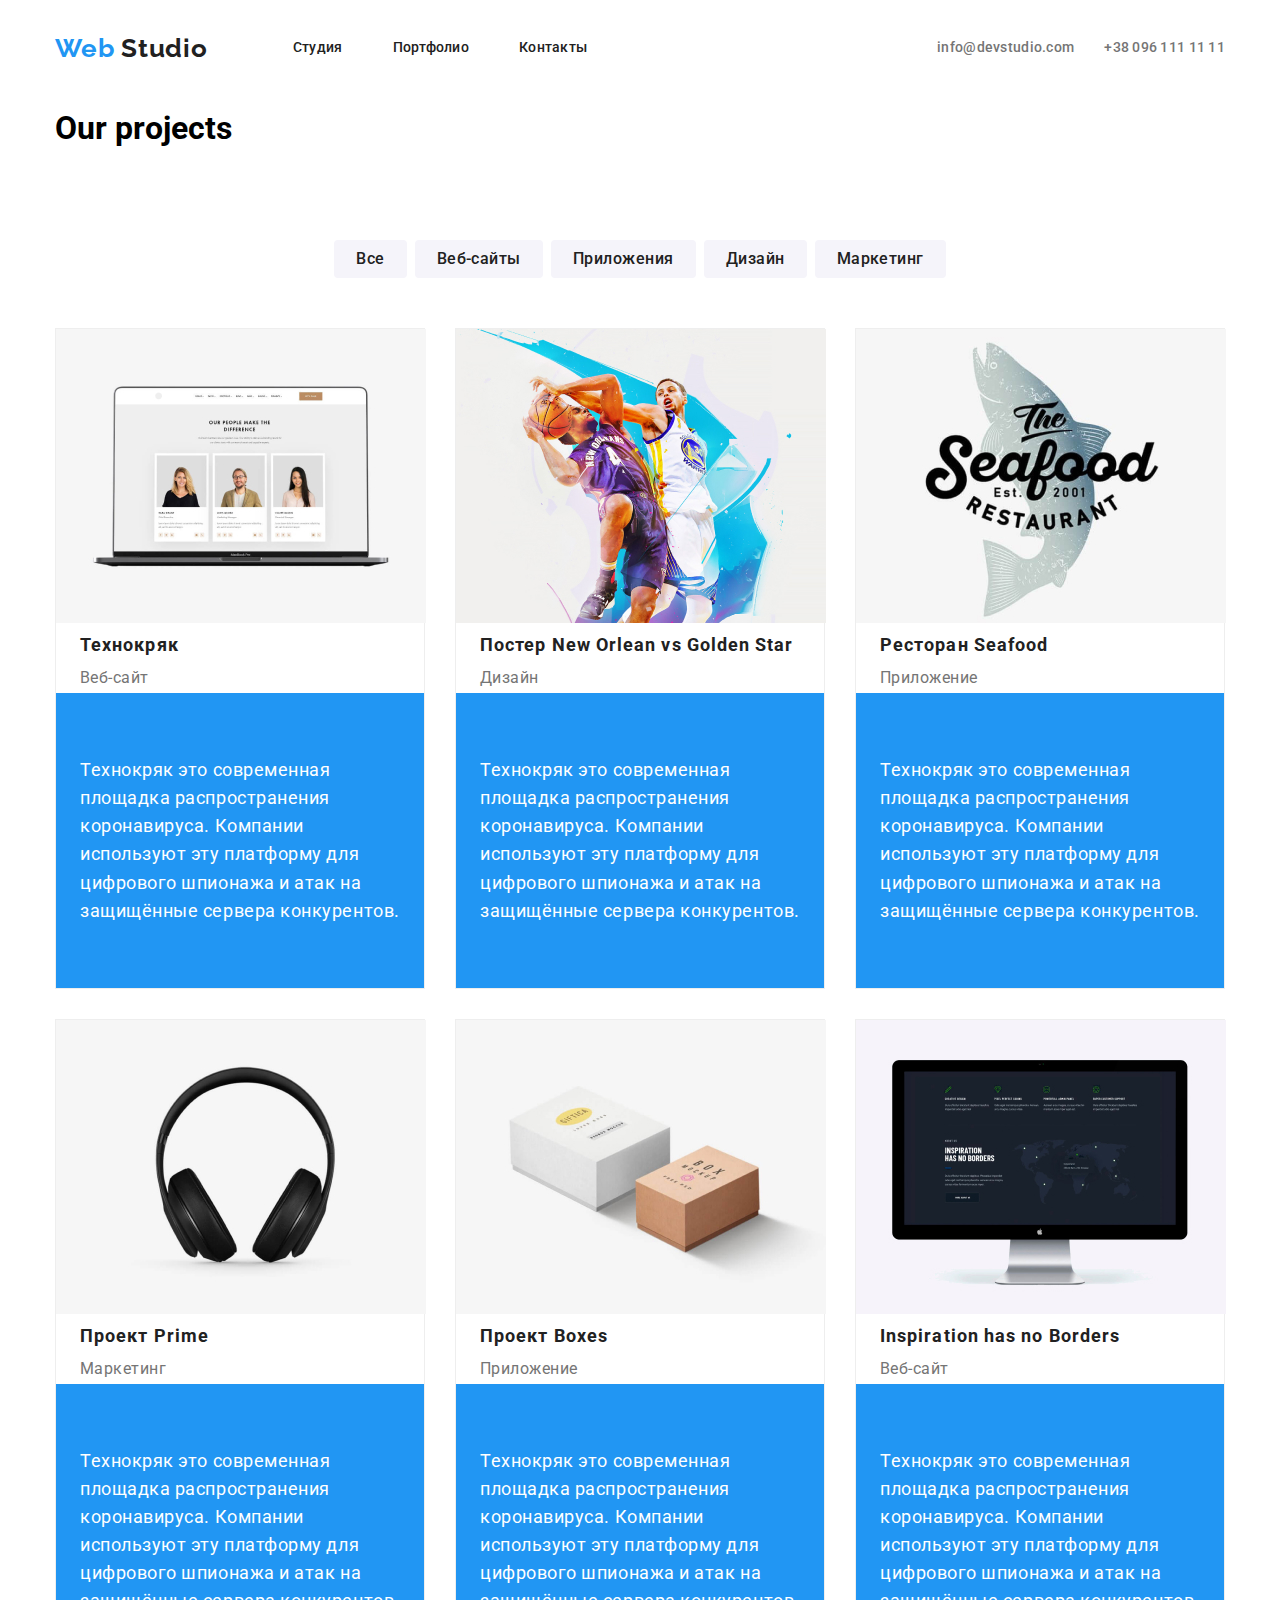
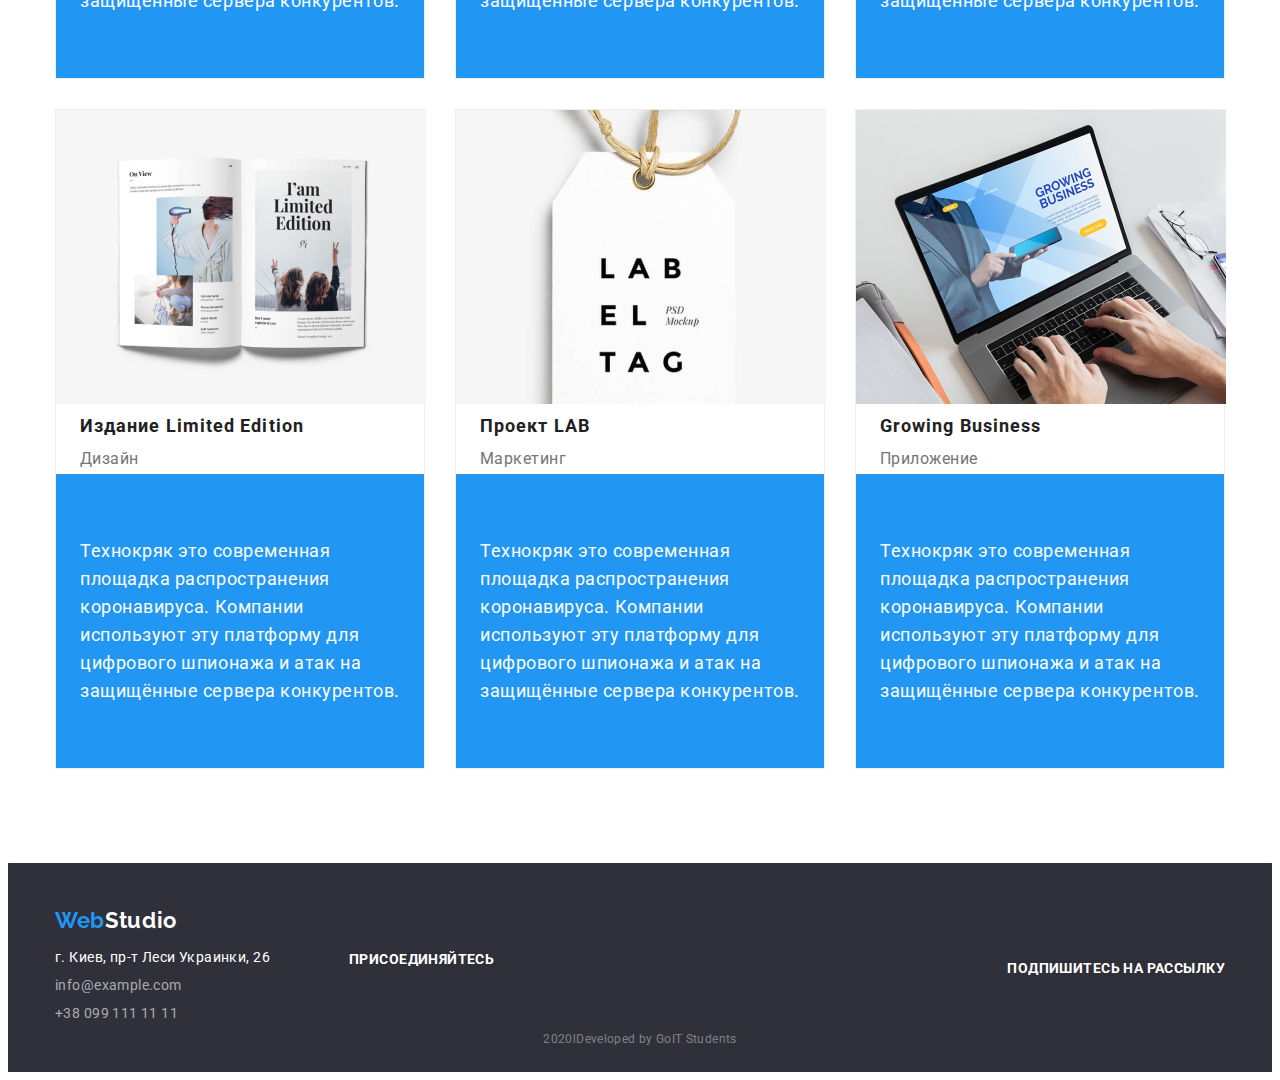
==== commit 29df1256: "HW3 after rwvision correction" ====
--- a/portfolio.html
+++ b/portfolio.html
@@ -67,7 +67,7 @@
 
          <ul class="projects-list">
           <li class="project-item">
-            <a class="hover" href="#">
+            
               <img src="./images/portfolio/techno.jpg" alt="Фото команды" />
               <div class="project-text">
               <h2>Технокряк</h2>
@@ -78,10 +78,10 @@
                 на защищённые сервера конкурентов.
               </p>
               </div>
-            </a>
+      
             </li>
           <li class="project-item">
-            <a class="hover" href="#">
+            
               <img
                 src="./images/portfolio/neworlean.jpg"
                 alt="Постер New Orlean vs. Golden Star"
@@ -95,10 +95,10 @@
                 на защищённые сервера конкурентов.
               </p>
               </div>
-            </a>
-          </li>
-          <li class="project-item">
-            <a class="hover" href="#">
+          
+          </li>
+          <li class="project-item">
+            
               <img
                 src="./images/portfolio/seafood.jpg"
                 alt="Логотип ресторана"
@@ -112,10 +112,10 @@
                 на защищённые сервера конкурентов.
               </p>
               </div>
-            </a>
-          </li>
-          <li class="project-item">
-            <a class="hover" href="#">
+          
+          </li>
+          <li class="project-item">
+            
               <img
                 src="./images/portfolio/prime.jpg"
                 alt="Изображение наушников"
@@ -129,10 +129,10 @@
                 на защищённые сервера конкурентов.
               </p>
               </div>
-            </a>
-          </li>
-          <li class="project-item">
-            <a class="hover" href="#">
+        
+          </li>
+          <li class="project-item">
+            
               <img
                 src="./images/portfolio/boxes.jpg"
                 alt="Изображение коробок"
@@ -146,10 +146,10 @@
                 на защищённые сервера конкурентов.
               </p>
               </div>
-            </a>
-          </li>
-          <li class="project-item">
-            <a class="hover" href="#">
+          
+          </li>
+          <li class="project-item">
+            
               <img
                 src="./images/portfolio/inspiration.jpg"
                 alt="Изображение монитора"
@@ -163,11 +163,10 @@
                 на защищённые сервера конкурентов.
               </p>
               </div>
-            </a>
+            
           </li>
           <li class="project-item"> 
-            <a class="hover" href="#">
-              <img
+               <img
                 src="./images/portfolio/limited.jpg"
                 alt="Изображение журнала"
               />
@@ -180,10 +179,9 @@
                 на защищённые сервера конкурентов.
               </p>
               </div>
-            </a>
-          </li>
-          <li class="project-item">
-            <a class="hover" href="#">
+          </li>
+          <li class="project-item">
+            
               <img src="./images/portfolio/lab.jpg" alt="Изображение бирки" />
               <div class="project-text">
               <h2>Проект <span lang="en">LAB</span></h2>
@@ -194,11 +192,10 @@
                 на защищённые сервера конкурентов.
               </p>
               </div>
-            </a>
-          </li>
-          <li class="project-item">
-            <a class="hover" href="#">
-              <img
+          
+          </li>
+          <li class="project-item">
+             <img
                 src="./images/portfolio/growing.jpg"
                 alt="Человек за компьютером"
               />
@@ -210,8 +207,7 @@
                 Компании используют эту платформу для цифрового шпионажа и атак
                 на защищённые сервера конкурентов.
               </p>
-              </div>
-            </a>
+            </div>
           </li>
         </ul>
      </div>
--- a/css/styles.css
+++ b/css/styles.css
@@ -410,6 +410,8 @@
 }
 
 .projects-list h2 {
+  padding-left: 24px;
+  padding-right: 24px;
   font-size: 18px;
   line-height: 2;
   letter-spacing: 0.06em;
@@ -427,10 +429,6 @@
   border-color: #EEEEEE;
 }
 
-.project-text {
-  margin: 20px 24px;
-}
-
 .project-item:nth-child(3n) {
   margin-right: 0px;
 }
@@ -446,9 +444,15 @@
   color: var(--primary-text-color);
 }
 
+.project-type {
+  padding-left: 24px;
+  padding-right: 24px;
+}
+
 /* Temporary styl of project description for visibility */
 
 .project-description {
+  padding: 63px 24px;
   font-size: 18px;
   line-height: 1.56;
   letter-spacing: 0.03em;
